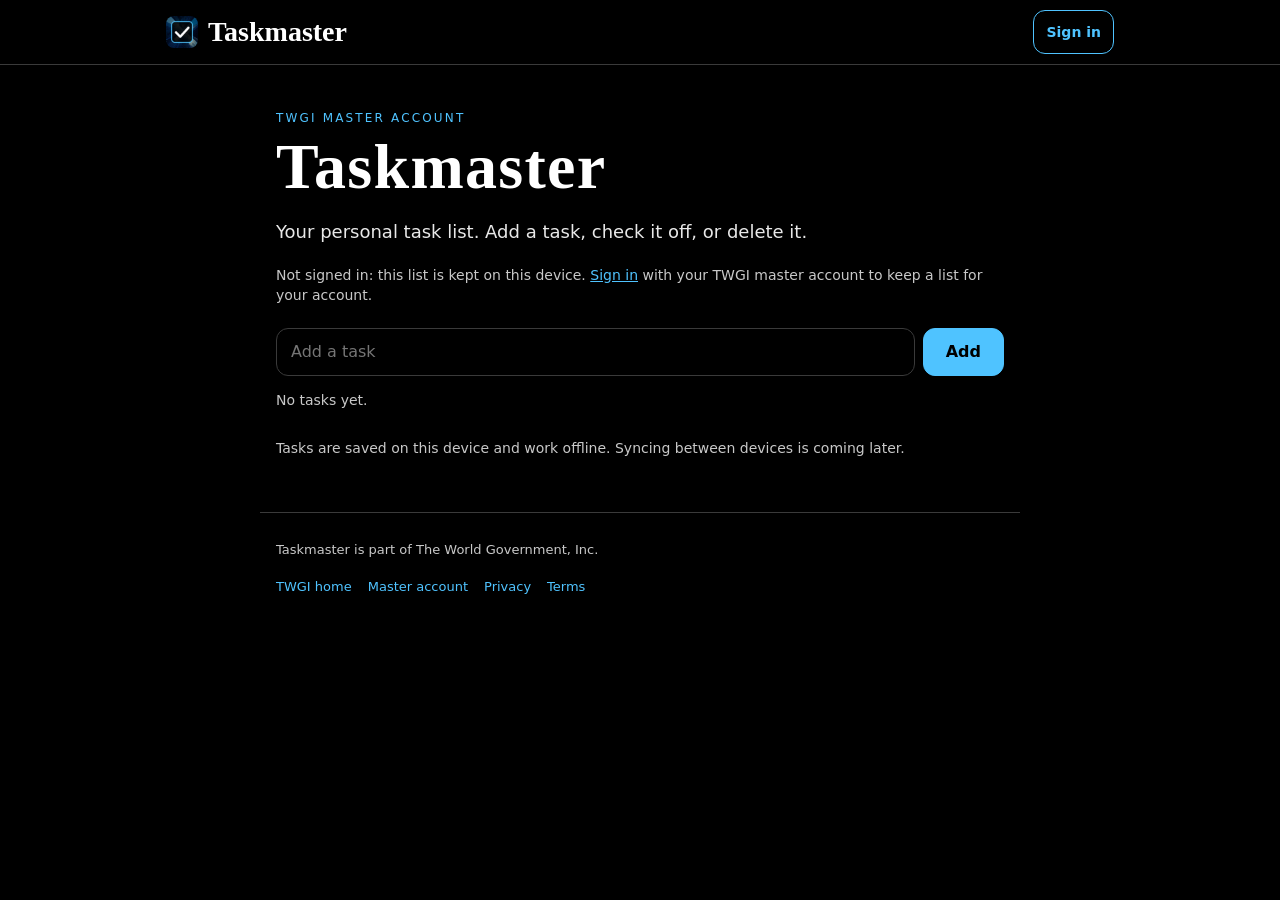
==== index.html @ 9ac72d51 "Publish the Taskmaster PWA at the repository root. Static site for taskmaster.theworldgovernmentinco" ====
<!DOCTYPE html>
<html lang="en">
<head>
<meta charset="utf-8">
<meta name="viewport" content="width=device-width,initial-scale=1,viewport-fit=cover">
<title>Taskmaster — The World Government, Inc.</title>
<meta name="description" content="Taskmaster: a personal task list for your TWGI master account.">
<link rel="canonical" href="https://taskmaster.theworldgovernmentincorporated.com/">
<link rel="manifest" href="/manifest.webmanifest">
<meta name="theme-color" content="#000000">
<meta name="mobile-web-app-capable" content="yes">
<meta name="apple-mobile-web-app-capable" content="yes">
<meta name="apple-mobile-web-app-status-bar-style" content="black">
<meta name="apple-mobile-web-app-title" content="Taskmaster">
<link rel="icon" href="/icons/favicon-48.png" type="image/png" sizes="48x48">
<link rel="icon" href="/icons/icon-192.png" type="image/png" sizes="192x192">
<link rel="apple-touch-icon" sizes="180x180" href="/icons/apple-touch-icon.png">
<link rel="stylesheet" href="/assets/app.css">
</head>
<body>
<a class="skip" href="#main">Skip to content</a>
<header class="app-header">
  <div class="app-bar">
    <p class="app-name"><a href="/"><img src="/icons/icon-192.png" alt="" width="32" height="32">Taskmaster</a><span class="offline-pill" id="offline-pill" hidden>Offline</span></p>
    <div class="account-slot" data-account-slot></div>
  </div>
</header>
<main class="page" id="main">
  <p class="eyebrow">TWGI master account</p>
  <h1>Taskmaster</h1>
  <p class="lead">Your personal task list. Add a task, check it off, or delete it.</p>
  <p class="note" id="who-note">Not signed in: this list is kept on this device. <a href="/login/">Sign in</a> with your TWGI master account to keep a list for your account.</p>
  <div class="flag" id="import-slot" role="region" aria-label="Import tasks" hidden></div>
  <div id="taskmaster-app" class="taskmaster"></div>
  <p class="note">Tasks are saved on this device and work offline. Syncing between devices is coming later.</p>
</main>
<footer class="app-footer">
  <p>Taskmaster is part of The World Government, Inc.</p>
  <nav aria-label="Footer">
    <a href="https://theworldgovernmentincorporated.com/">TWGI home</a>
    <a href="https://theworldgovernmentincorporated.com/account/">Master account</a>
    <a href="https://theworldgovernmentincorporated.com/privacy.html">Privacy</a>
    <a href="https://theworldgovernmentincorporated.com/terms.html">Terms</a>
  </nav>
</footer>
<script src="/assets/import.js"></script>
<script src="/assets/taskmaster.js"></script>
<script src="/assets/app.js"></script>
<script src="/vendor/supabase.js"></script>
<script src="/assets/auth.js"></script>
</body>
</html>
---- assets/app.css ----
:root{--bg:#000;--line:#3a3a3a;--sky:#4fc3ff;--text:#fff;--mute:#c8c8c8}
*{box-sizing:border-box}
[hidden]{display:none !important}
html{color-scheme:dark}
html,body{margin:0;min-height:100%}
body{background:var(--bg);color:var(--text);font-family:Inter,system-ui,-apple-system,"Segoe UI",Roboto,sans-serif;min-height:100vh;display:flex;flex-direction:column;align-items:center;padding:0 0 40px}
.serif{font-family:"Cormorant Garamond",Georgia,"Times New Roman",serif}
.skip{position:absolute;left:12px;top:-40px;z-index:30;background:#000;color:var(--sky);padding:8px 12px;border-radius:8px;border:1px solid var(--sky)}
.skip:focus{top:12px}
.app-header{position:sticky;top:0;z-index:20;align-self:stretch;width:100%;background:#000;border-bottom:1px solid var(--line)}
.app-bar{display:flex;flex-wrap:wrap;gap:10px 16px;align-items:center;max-width:980px;margin:0 auto;padding:10px 16px}
.app-name{margin:0;flex:1 1 160px;min-width:0;display:flex;align-items:center;gap:10px}
.app-name a{color:#fff;text-decoration:none;font-family:"Cormorant Garamond",Georgia,serif;font-size:clamp(22px,3vw,28px);font-weight:600;line-height:1.1;display:flex;align-items:center;gap:10px}
.app-name img{width:32px;height:32px;border-radius:8px;flex:none}
.account-slot{margin-left:auto;display:flex;align-items:center;min-width:0;max-width:min(52vw,16rem)}
.account-slot a,.account-slot button{display:flex;align-items:center;gap:8px;min-width:0;max-width:100%;min-height:44px;padding:0 12px;border-radius:12px;border:1px solid var(--sky);background:#000;color:var(--sky);text-decoration:none;font:inherit;font-size:14px;font-weight:600;cursor:pointer}
.account-slot a:hover,.account-slot button:hover{background:var(--sky);color:#000}
.account-pending{display:inline-block;width:32px;height:32px;border-radius:50%;border:1px solid var(--line)}
.account-avatar{width:28px;height:28px;border-radius:50%;object-fit:cover;flex:none;display:inline-flex;align-items:center;justify-content:center;border:1px solid var(--sky);background:#000;color:var(--sky);font-size:11px;overflow:hidden}
.account-name{min-width:0;overflow:hidden;text-overflow:ellipsis;white-space:nowrap}
.page{align-self:stretch;width:100%;max-width:760px;margin:0 auto;padding:28px 16px 0}
.page h1{font-family:"Cormorant Garamond",Georgia,serif;font-size:clamp(40px,8vw,64px);font-weight:600;line-height:1.05;margin:8px 0 0;letter-spacing:.02em;color:#fff}
.eyebrow{margin:18px 0 0;color:var(--sky);letter-spacing:.18em;text-transform:uppercase;font-size:12px}
.lead{font-size:18px;line-height:1.6;color:#e8e8e8}
.note{color:var(--mute);font-size:14px;line-height:1.45}
.note a{color:var(--sky)}
.flag{margin:16px 0 0;padding:12px;border:1px solid var(--sky);border-radius:12px;color:#fff;font-size:15px;line-height:1.45}
.flag .actions{display:flex;flex-wrap:wrap;gap:8px;margin-top:10px}
.take{display:inline-flex;align-items:center;justify-content:center;margin-top:8px;min-height:48px;padding:0 22px;border-radius:12px;border:1px solid var(--sky);text-decoration:none;font:inherit;font-weight:600;background:var(--sky);color:#000;cursor:pointer}
.take:hover{filter:brightness(1.08)}
.take:disabled{opacity:.6;cursor:not-allowed}
.ghost{background:#000;color:var(--sky)}
.google-btn{display:inline-flex;align-items:center;gap:10px;background:#fff;color:#1f1f1f;border-color:#dadce0}
.google-btn svg{width:18px;height:18px;flex:none}
.signin{margin-top:22px;display:grid;gap:12px;max-width:28rem}
.signin label{font-size:14px;color:var(--mute)}
.signin input{width:100%;min-height:48px;padding:0 14px;border-radius:12px;border:1px solid var(--line);background:#000;color:#fff;font:inherit;font-size:16px}
.signin .take{margin-top:0;justify-self:start}
.or{color:var(--mute);font-size:13px;letter-spacing:.12em;text-transform:uppercase;margin:4px 0}
.taskmaster{margin-top:22px;min-width:0}
.task-form{display:flex;flex-wrap:wrap;gap:8px;align-items:center;margin-top:12px;max-width:100%}
.task-input{flex:1 1 12rem;min-width:0;min-height:48px;padding:0 14px;border-radius:12px;border:1px solid var(--line);background:#000;color:#fff;font:inherit;font-size:16px}
.task-add{margin-top:0}
.task-list{list-style:none;margin:12px 0 0;padding:0;display:grid;gap:8px}
.task-row{display:flex;align-items:center;gap:8px;min-width:0}
.task-title{flex:1;min-width:0;overflow-wrap:anywhere;line-height:1.4}
.task-title.is-done{color:var(--mute);text-decoration:line-through}
.task-check{display:inline-flex;align-items:center;justify-content:center;min-width:44px;min-height:44px;flex:none}
.task-check input{width:22px;height:22px;accent-color:#4fc3ff}
.task-delete{appearance:none;flex:none;min-height:44px;padding:0 12px;border-radius:12px;border:1px solid var(--line);background:#000;color:var(--sky);font:inherit;font-weight:600;cursor:pointer}
.visually-hidden{position:absolute;width:1px;height:1px;padding:0;margin:-1px;overflow:hidden;clip:rect(0,0,0,0);white-space:nowrap;border:0}
.app-footer{align-self:stretch;max-width:760px;width:100%;margin:40px auto 0;padding:16px;border-top:1px solid var(--line);color:var(--mute);font-size:13px}
.app-footer nav{display:flex;flex-wrap:wrap;gap:6px 16px;margin-top:6px}
.app-footer a{color:var(--sky);text-decoration:none;min-height:32px;display:inline-flex;align-items:center}
.offline-pill{display:inline-block;margin-left:8px;padding:2px 8px;border-radius:999px;border:1px solid var(--line);color:var(--mute);font-size:12px}
a:focus-visible,button:focus-visible,input:focus-visible{outline:2px solid var(--sky);outline-offset:3px}
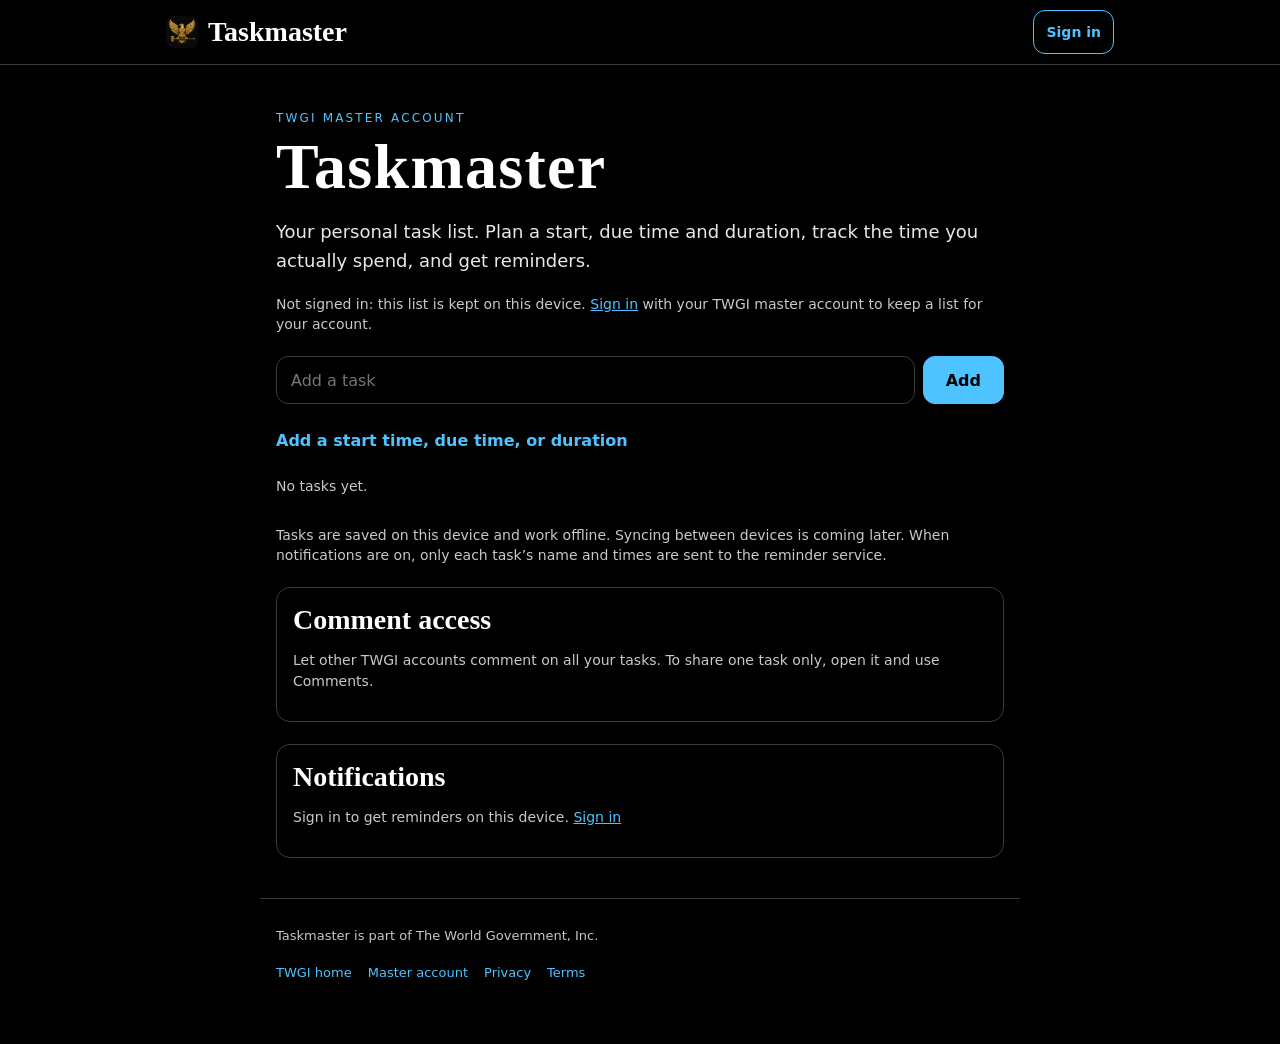
==== commit 5c810b0f: "Taskmaster v3: task times, tracking, tags, comments, push notifications Co-authored-by: Immortal-Aru" ====
--- a/index.html
+++ b/index.html
@@ -28,11 +28,18 @@
 <main class="page" id="main">
   <p class="eyebrow">TWGI master account</p>
   <h1>Taskmaster</h1>
-  <p class="lead">Your personal task list. Add a task, check it off, or delete it.</p>
+  <p class="lead">Your personal task list. Plan a start, due time and duration, track the time you actually spend, and get reminders.</p>
   <p class="note" id="who-note">Not signed in: this list is kept on this device. <a href="/login/">Sign in</a> with your TWGI master account to keep a list for your account.</p>
   <div class="flag" id="import-slot" role="region" aria-label="Import tasks" hidden></div>
   <div id="taskmaster-app" class="taskmaster"></div>
-  <p class="note">Tasks are saved on this device and work offline. Syncing between devices is coming later.</p>
+  <p class="note">Tasks are saved on this device and work offline. Syncing between devices is coming later. When notifications are on, only each task’s name and times are sent to the reminder service.</p>
+  <section class="panel" id="shared-with-me" aria-label="Shared with me" hidden></section>
+  <section class="panel" id="list-sharing-wrap" aria-labelledby="list-sharing-h">
+    <h2 id="list-sharing-h">Comment access</h2>
+    <p class="note">Let other TWGI accounts comment on all your tasks. To share one task only, open it and use Comments.</p>
+    <div id="list-sharing"><p class="note">Sign in to share your tasks for comments.</p></div>
+  </section>
+  <section class="panel" id="notify-panel" aria-label="Notifications"></section>
 </main>
 <footer class="app-footer">
   <p>Taskmaster is part of The World Government, Inc.</p>
@@ -44,9 +51,13 @@
   </nav>
 </footer>
 <script src="/assets/import.js"></script>
+<script src="/assets/task-time.js"></script>
 <script src="/assets/taskmaster.js"></script>
 <script src="/assets/app.js"></script>
 <script src="/vendor/supabase.js"></script>
 <script src="/assets/auth.js"></script>
+<script src="/assets/push-core.js"></script>
+<script src="/assets/push-ui.js"></script>
+<script src="/assets/comments.js"></script>
 </body>
 </html>
--- a/assets/app.css
+++ b/assets/app.css
@@ -54,3 +54,45 @@
 .app-footer a{color:var(--sky);text-decoration:none;min-height:32px;display:inline-flex;align-items:center}
 .offline-pill{display:inline-block;margin-left:8px;padding:2px 8px;border-radius:999px;border:1px solid var(--line);color:var(--mute);font-size:12px}
 a:focus-visible,button:focus-visible,input:focus-visible{outline:2px solid var(--sky);outline-offset:3px}
+/* v3: schedule, timing, comments, notifications */
+.panel{margin-top:22px;padding:16px;border:1px solid var(--line);border-radius:14px;min-width:0}
+.panel h2{margin:0 0 8px;font-family:"Cormorant Garamond",Georgia,serif;font-size:28px;font-weight:600}
+.task-row{display:block;padding:8px 0;border-bottom:1px solid var(--line)}
+.task-row.is-focus{outline:2px solid var(--sky);outline-offset:4px;border-radius:10px}
+.task-top{display:flex;align-items:center;gap:8px;min-width:0}
+.task-meta{display:flex;flex-wrap:wrap;gap:6px;margin:4px 0 0 52px}
+.task-tag{display:inline-flex;align-items:center;min-height:24px;padding:2px 8px;border-radius:999px;border:1px solid var(--line);color:var(--mute);font-size:12px;font-weight:600}
+.task-tag.tag-plan{border-color:#2f5d75;color:#bfe7ff}
+.task-tag.tag-actual{border-color:var(--sky);color:var(--sky)}
+.task-tag.tag-running{border-color:#5fd38a;color:#5fd38a}
+.task-tag.tag-late{border-color:#ff8a8a;color:#ff8a8a}
+.task-tag.tag-incomplete{background:#b3261e;border-color:#ff6b6b;color:#fff}
+.task-row.is-incomplete .task-title{color:#ffd2d2}
+.task-actions{display:flex;flex-wrap:wrap;gap:8px;margin:6px 0 0 52px}
+.mini{appearance:none;min-height:44px;padding:0 14px;border-radius:12px;border:1px solid var(--line);background:#000;color:var(--sky);font:inherit;font-weight:600;cursor:pointer}
+.mini:disabled{opacity:.6}
+.task-details,.task-new-times{margin:6px 0 0 52px}
+.task-new-times{flex:1 1 100%;margin-left:0}
+.task-details summary,.task-new-times summary,.task-comments summary{cursor:pointer;color:var(--sky);min-height:44px;display:flex;align-items:center;font-weight:600}
+.task-fieldset{border:1px solid var(--line);border-radius:12px;margin:8px 0;padding:10px;display:grid;gap:8px;min-width:0}
+.task-fieldset legend{padding:0 6px;font-weight:600}
+.task-field{display:grid;gap:4px;font-size:14px;color:var(--mute)}
+.task-field input,.task-field select,.comment-input,.comment-email{width:100%;min-width:0;min-height:44px;padding:8px 12px;border-radius:12px;border:1px solid var(--line);background:#000;color:#fff;font:inherit;font-size:16px}
+.task-duration{display:flex;align-items:center;gap:6px}
+.task-num{width:5.5em !important}
+.task-compare p{margin:4px 0}
+.task-comments{margin-top:8px}
+.comment-list,.grant-list{list-style:none;margin:8px 0;padding:0;display:grid;gap:10px}
+.comment{padding:10px;border:1px solid var(--line);border-radius:12px;min-width:0}
+.comment-head{display:flex;align-items:center;gap:8px;flex-wrap:wrap}
+.comment-time{color:var(--mute);font-size:12px}
+.comment-body{margin:6px 0 0;white-space:pre-wrap;overflow-wrap:anywhere}
+.comment-actions{display:flex;gap:8px;margin-top:6px}
+.comment-input{min-height:88px;resize:vertical}
+.comment-grants{margin-top:12px;padding-top:8px;border-top:1px dashed var(--line)}
+.grants-h{font-size:15px;margin:0}
+.grant{display:flex;align-items:center;justify-content:space-between;gap:8px;overflow-wrap:anywhere}
+.opt{display:flex;align-items:center;gap:10px;min-height:44px}
+.opt input{width:20px;height:20px;accent-color:#4fc3ff;flex:none}
+.push-ios-hint{border-color:#ffd27a}
+@media (max-width:480px){.task-meta,.task-actions,.task-details{margin-left:0}}
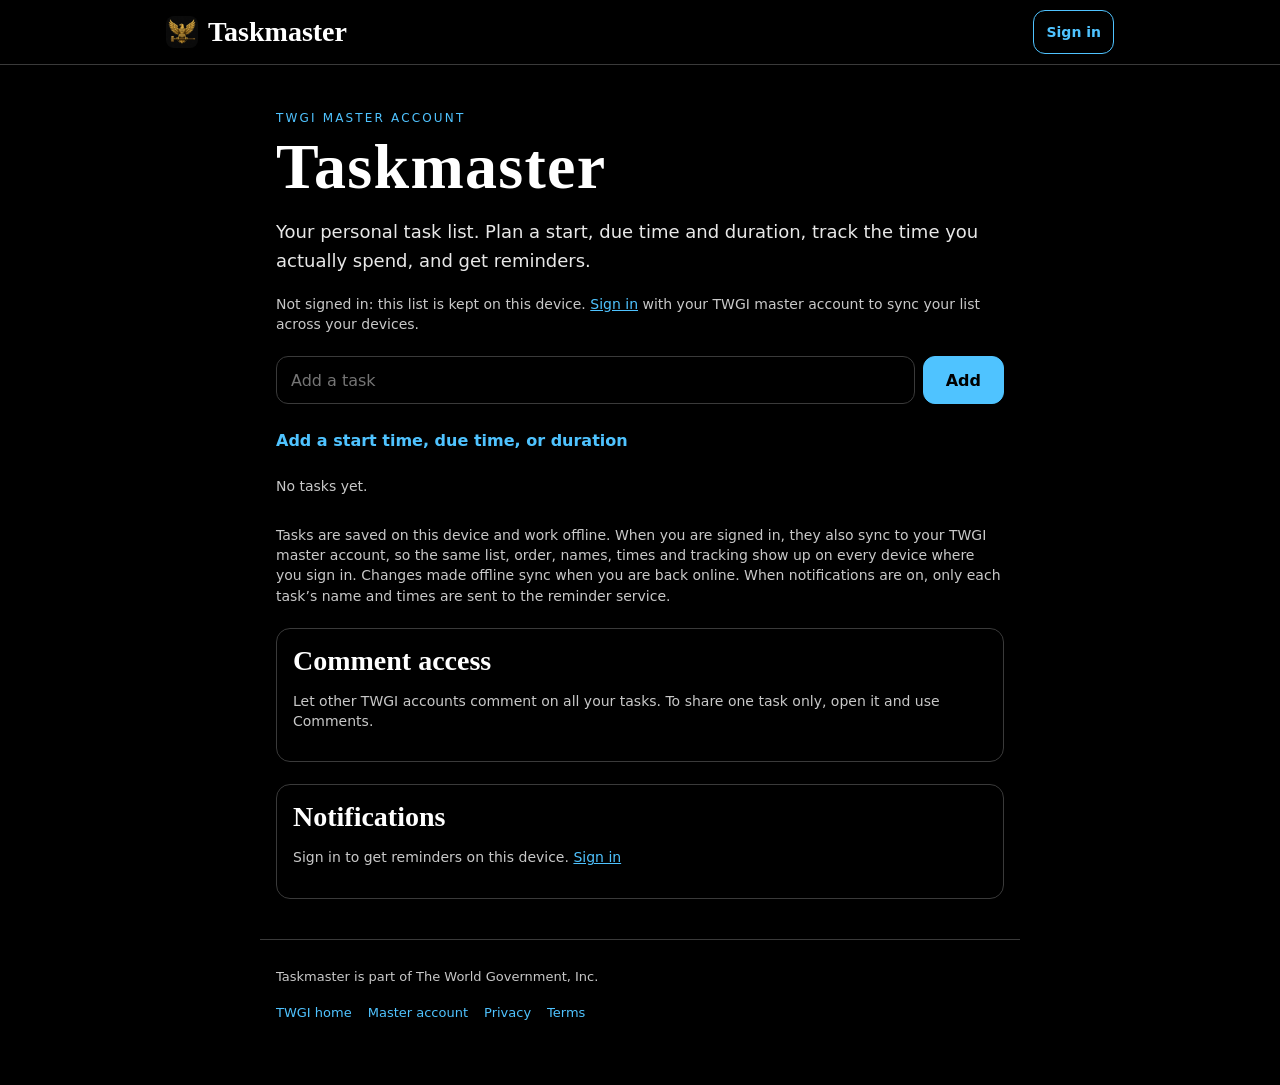
==== commit d8e59249: "Taskmaster v6: cross-device sync for signed-in users + auto-update (cache taskmaster-v6) Co-authored" ====
--- a/index.html
+++ b/index.html
@@ -29,10 +29,11 @@
   <p class="eyebrow">TWGI master account</p>
   <h1>Taskmaster</h1>
   <p class="lead">Your personal task list. Plan a start, due time and duration, track the time you actually spend, and get reminders.</p>
-  <p class="note" id="who-note">Not signed in: this list is kept on this device. <a href="/login/">Sign in</a> with your TWGI master account to keep a list for your account.</p>
+  <p class="note" id="who-note">Not signed in: this list is kept on this device. <a href="/login/">Sign in</a> with your TWGI master account to sync your list across your devices.</p>
+  <p class="note sync-note" id="sync-note" role="status" aria-live="polite" hidden></p>
   <div class="flag" id="import-slot" role="region" aria-label="Import tasks" hidden></div>
   <div id="taskmaster-app" class="taskmaster"></div>
-  <p class="note">Tasks are saved on this device and work offline. Syncing between devices is coming later. When notifications are on, only each task’s name and times are sent to the reminder service.</p>
+  <p class="note">Tasks are saved on this device and work offline. When you are signed in, they also sync to your TWGI master account, so the same list, order, names, times and tracking show up on every device where you sign in. Changes made offline sync when you are back online. When notifications are on, only each task’s name and times are sent to the reminder service.</p>
   <section class="panel" id="shared-with-me" aria-label="Shared with me" hidden></section>
   <section class="panel" id="list-sharing-wrap" aria-labelledby="list-sharing-h">
     <h2 id="list-sharing-h">Comment access</h2>
@@ -52,10 +53,14 @@
 </footer>
 <script src="/assets/import.js"></script>
 <script src="/assets/task-time.js"></script>
+<script src="/assets/task-order.js"></script>
 <script src="/assets/taskmaster.js"></script>
+<script src="/assets/auto-update.js"></script>
 <script src="/assets/app.js"></script>
 <script src="/vendor/supabase.js"></script>
 <script src="/assets/auth.js"></script>
+<script src="/assets/cloud-sync.js"></script>
+<script src="/assets/task-sync.js"></script>
 <script src="/assets/push-core.js"></script>
 <script src="/assets/push-ui.js"></script>
 <script src="/assets/comments.js"></script>
--- a/assets/app.css
+++ b/assets/app.css
@@ -96,3 +96,46 @@
 .opt input{width:20px;height:20px;accent-color:#4fc3ff;flex:none}
 .push-ios-hint{border-color:#ffd27a}
 @media (max-width:480px){.task-meta,.task-actions,.task-details{margin-left:0}}
+/* v4: manual order */
+.task-handle{appearance:none;flex:none;display:inline-flex;align-items:center;justify-content:center;width:44px;min-height:44px;padding:0;border:1px solid var(--line);border-radius:12px;background:#000;color:var(--mute);cursor:grab;touch-action:none;-webkit-user-select:none;user-select:none;-webkit-touch-callout:none}
+.task-handle svg{fill:currentColor}
+.task-handle:active{cursor:grabbing;color:var(--sky);border-color:var(--sky)}
+.task-move{display:inline-flex;gap:8px;margin-left:auto}
+.task-move-btn{padding:0 12px}
+.task-move-btn:disabled{opacity:.35;cursor:default}
+.task-list.is-sorting{-webkit-user-select:none;user-select:none}
+.task-row.is-dragging{position:relative;z-index:5;background:#0b0b0b;border:1px solid var(--sky);border-radius:12px;box-shadow:0 8px 24px rgba(0,0,0,.7)}
+.task-row.drop-before{box-shadow:inset 0 3px 0 var(--sky)}
+.task-row.drop-after{box-shadow:inset 0 -3px 0 var(--sky)}
+@media (max-width:480px){.task-move{margin-left:0}}
+
+/* v5: rename a task */
+.task-name{flex:1;min-width:0;display:flex;flex-wrap:wrap;align-items:center;gap:8px}
+.task-name .task-title{flex:1 1 8rem;min-width:0;overflow-wrap:anywhere;line-height:1.4}
+.task-rename-input{flex:1 1 12rem;min-width:0;margin:0}
+.task-rename-actions{display:flex;flex-wrap:wrap;gap:8px;flex:1 1 100%}
+
+/* v5: full-page task — stats first, settings below the fold */
+html.is-task-page, html.is-task-page body{overflow:hidden;height:100%;height:100dvh;margin:0;padding:0}
+html.is-task-page body > *:not([data-task-page]){display:none !important}
+.task-page{display:block;position:fixed;inset:0;z-index:40;width:100%;height:100%;height:100dvh;background:var(--bg);color:var(--text);overflow-x:hidden;overflow-y:auto;-webkit-overflow-scrolling:touch;scroll-snap-type:y mandatory;scroll-behavior:smooth}
+.task-page-inner{min-width:0}
+.task-back{appearance:none;display:inline-flex;align-items:center;min-height:44px;padding:0 8px;margin:0;border:0;background:transparent;color:var(--sky);font:inherit;font-weight:600;cursor:pointer}
+.task-stats{min-height:100%;min-height:100dvh;min-height:100svh;scroll-snap-align:start;scroll-snap-stop:always;display:flex;flex-direction:column;padding:max(12px, env(safe-area-inset-top, 0px)) 20px 12px;box-sizing:border-box;max-width:760px;margin:0 auto}
+.task-stats-body{flex:1;display:flex;flex-direction:column;justify-content:center;gap:4px;min-width:0}
+.task-stats-name{font-family:"Cormorant Garamond",Georgia,serif;font-size:clamp(32px,8vw,56px);font-weight:600;line-height:1.1;margin:0 0 16px;overflow-wrap:anywhere}
+.task-stat-row{display:flex;justify-content:space-between;align-items:baseline;gap:16px;border-bottom:1px solid var(--line);padding:10px 0;min-width:0}
+.task-stat-label{color:var(--mute);font-size:12px;letter-spacing:.1em;text-transform:uppercase;flex:none}
+.task-stat-value{font-weight:600;text-align:right;overflow-wrap:anywhere;min-width:0}
+.task-stat-status{display:inline-flex;flex-wrap:wrap;gap:8px;align-items:center;justify-content:flex-end}
+.task-stats-hint{appearance:none;margin-top:12px;display:flex;flex-direction:column;align-items:center;justify-content:center;gap:2px;width:100%;min-height:44px;padding:10px;border:0;background:transparent;color:var(--mute);font:inherit;font-size:12px;letter-spacing:.12em;text-transform:uppercase;cursor:pointer}
+.task-stats-chevron{font-size:22px;line-height:1;color:var(--sky)}
+.task-settings{min-height:100%;min-height:100dvh;min-height:100svh;scroll-snap-align:start;padding:20px 16px calc(40px + env(safe-area-inset-bottom, 0px));box-sizing:border-box;max-width:760px;margin:0 auto}
+.task-settings h2{margin:0 0 12px;font-family:"Cormorant Garamond",Georgia,serif;font-size:32px;font-weight:600}
+.task-settings h3{margin:16px 0 8px;font-size:18px}
+.task-settings .task-actions{margin-left:0}
+.task-row{cursor:pointer}
+
+/* v6: cloud sync status and "Update ready" notice */
+.sync-note { margin-top: -.25rem; }
+.update-ready { position: fixed; left: 50%; bottom: calc(12px + env(safe-area-inset-bottom, 0px)); transform: translateX(-50%); z-index: 1000; background: #111; color: #fff; border: 1px solid #444; border-radius: 10px; padding: .5rem .75rem; display: flex; gap: .5rem; align-items: center; font-size: .95rem; box-shadow: 0 4px 16px rgba(0,0,0,.4); }
